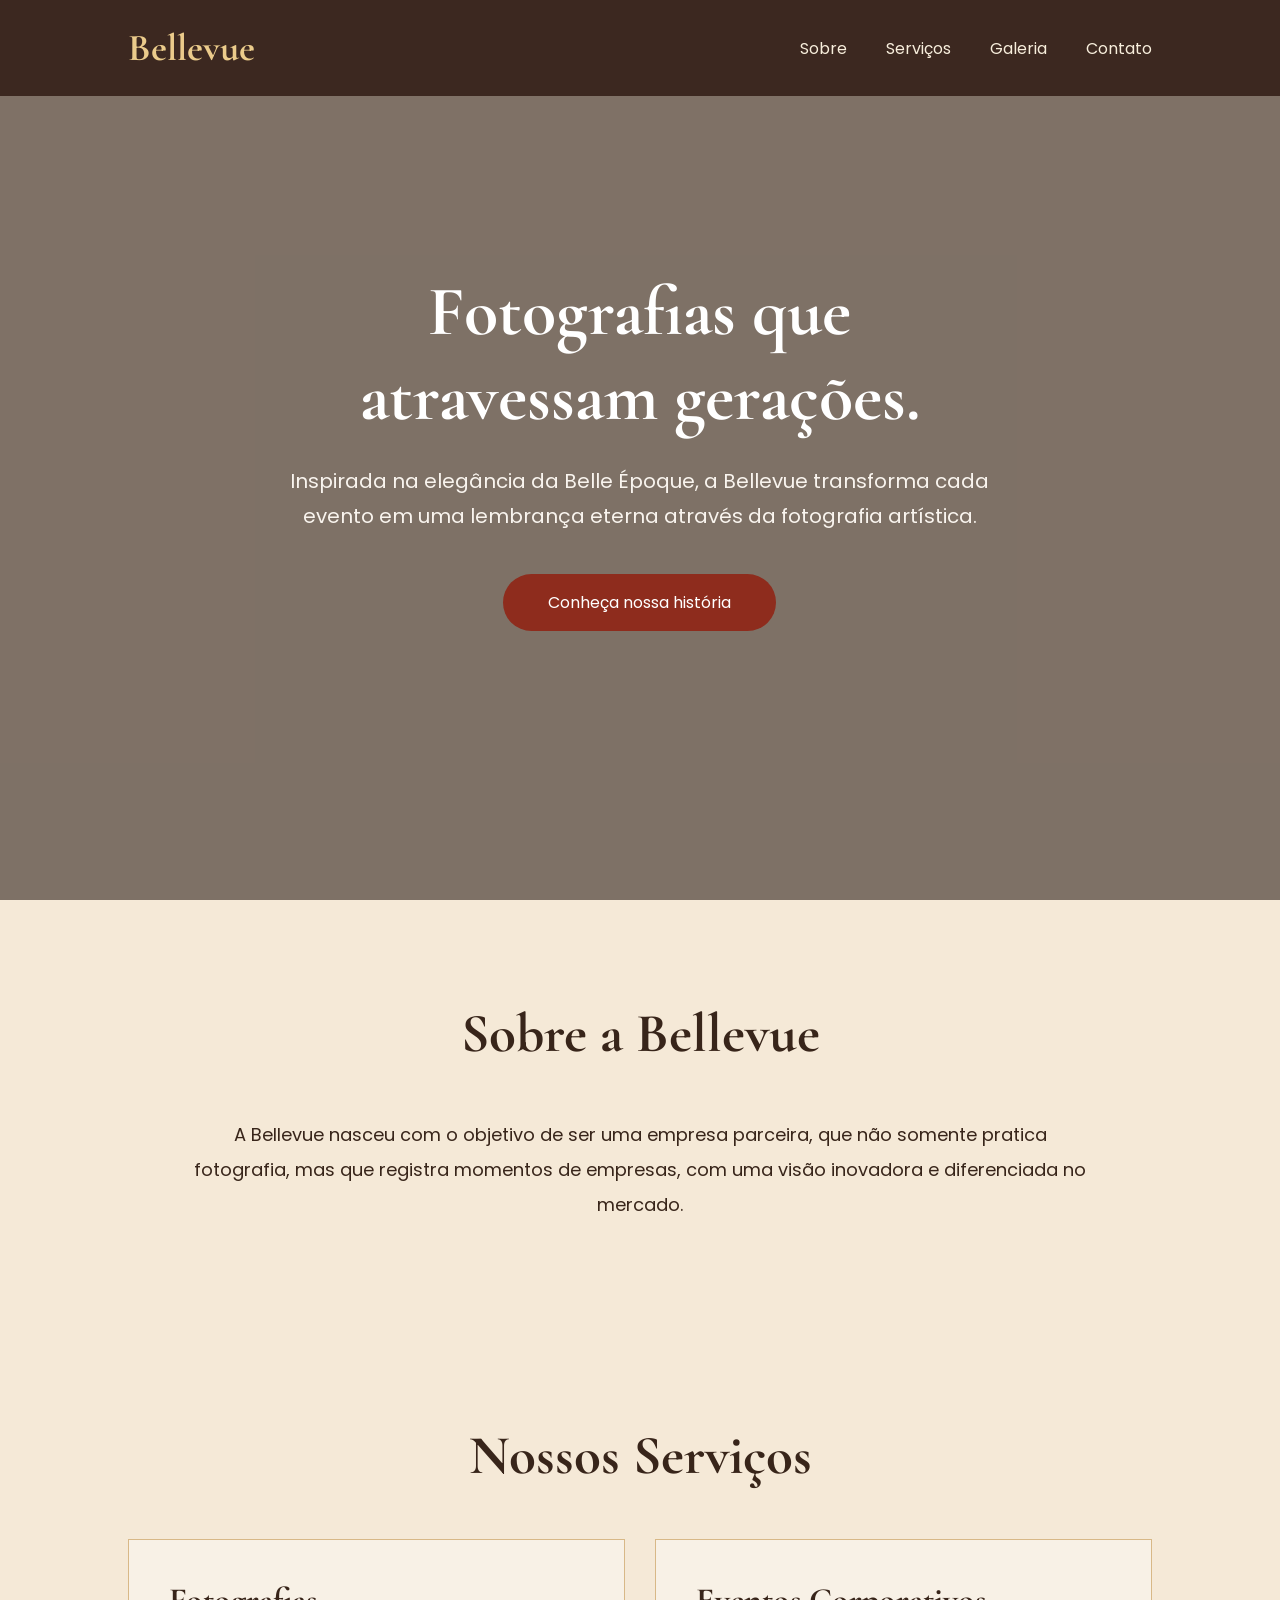
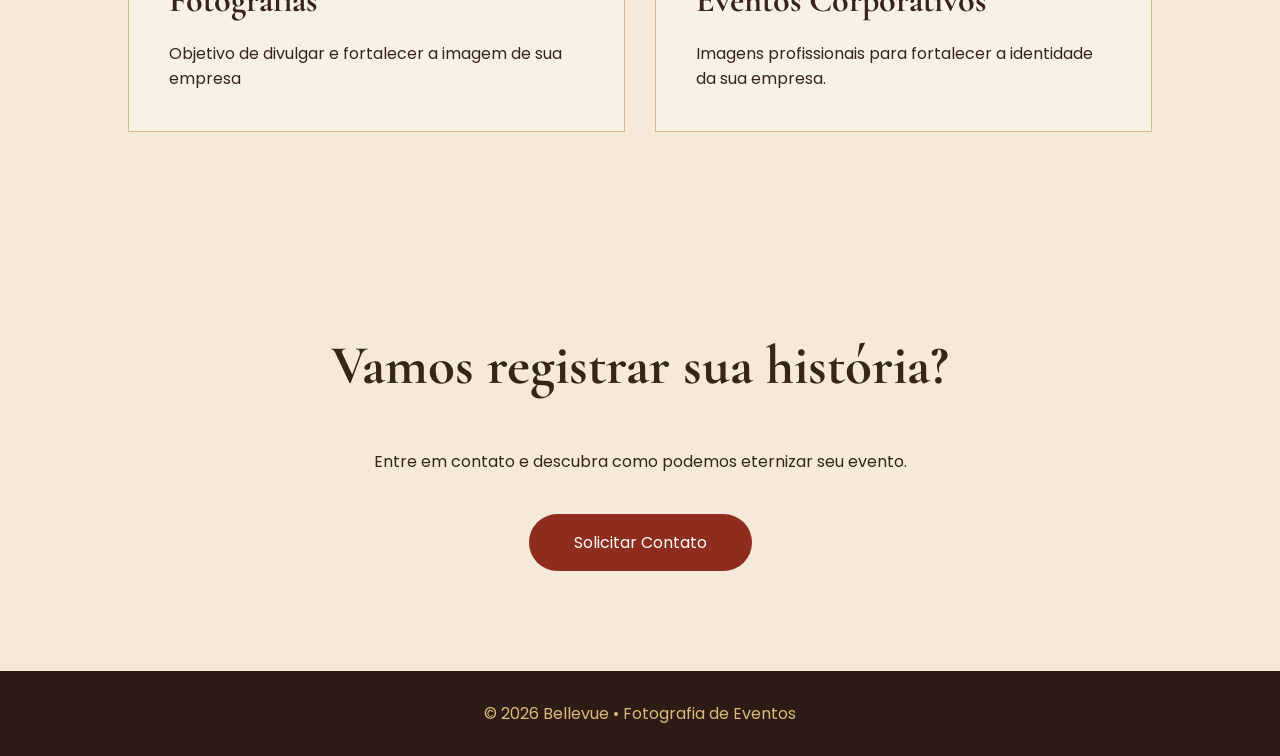
==== index.html @ 5002cd68 "Add files via upload" ====
<!DOCTYPE html>
<html lang="pt-br">

<head>
    <meta charset="UTF-8">
    <meta name="viewport" content="width=device-width, initial-scale=1.0">
    <title>Bellevue Fotografia</title>

    <link rel="stylesheet" href="styles.css">

    <link rel="preconnect" href="https://fonts.googleapis.com">
    <link href="https://fonts.googleapis.com/css2?family=Cormorant+Garamond:wght@300;400;600;700&family=Poppins:wght@300;400;500&display=swap" rel="stylesheet">
</head>

<body>

<header>

    <div class="logo">
        Bellevue
    </div>

    <nav>

        <a href="#sobre">Sobre</a>
        <a href="#servicos">Serviços</a>
        <a href="galeria.html">Galeria</a>
        <a href="#contato">Contato</a>

    </nav>

</header>

<section class="hero">

    <div class="overlay"></div>

    <div class="hero-text">

        <h1>Fotografias que atravessam gerações.</h1>

        <p>
         
            Inspirada na elegância da Belle Époque, a Bellevue transforma cada evento em uma lembrança eterna através da fotografia artística.

        </p>

        <a href="#sobre" class="botao">
            Conheça nossa história
        </a>

    </div>

</section>

<section class="sobre" id="sobre">

    <h2>Sobre a Bellevue</h2>

    <p>
        A Bellevue nasceu com o objetivo de ser uma empresa parceira, que não somente pratica fotografia, mas que registra momentos de empresas, com uma visão inovadora e diferenciada no mercado.

    </p>

</section>

<section class="servicos" id="servicos">

    <h2>Nossos Serviços</h2>

    <div class="cards">

        <div class="card">
            <h3>Fotografias</h3>
            <p>Objetivo de divulgar e fortalecer a imagem de sua empresa</p>
        </div>

        <!-- <div class="card">
            <h3>????????</h3>
            <p>rgfeo.</p>
        </div> -->

        <div class="card">
            <h3>Eventos Corporativos</h3>
            <p>Imagens profissionais para fortalecer a identidade da sua empresa.</p>
        </div>

    </div>

</section>


<section class="contato" id="contato">

    <h2>Vamos registrar sua história?</h2>

    <p>Entre em contato e descubra como podemos eternizar seu evento.</p>

    <a href="#" class="botao">
        Solicitar Contato
    </a>

</section>

<footer>

    © 2026 Bellevue • Fotografia de Eventos

</footer>

</body>
</html>
---- styles.css ----
*{
    margin:0;
    padding:0;
    box-sizing:border-box;
}

html{
    scroll-behavior:smooth;
}

body{

    background:#F5E9D7;
    color:#38251A;
    font-family:Poppins,sans-serif;

}

/* MENU */

header{

    position:fixed;
    width:100%;
    display:flex;
    justify-content:space-between;
    align-items:center;
    padding:25px 10%;
    background:rgba(46,25,18,.82);
    backdrop-filter:blur(6px);
    z-index:1000;

}

.logo{

    font-size:38px;
    color:#EBCB8B;
    font-family:'Cormorant Garamond',serif;
    font-weight:700;

}

nav a{

    color:#F8EEDC;
    margin-left:35px;
    text-decoration:none;
    transition:.3s;

}

nav a:hover{

    color:#D4A24B;

}

/* HERO */

.hero{

    height:100vh;

    background:url("hero.jpg") center center/cover;

    position:relative;

    display:flex;
    align-items:center;
    justify-content:center;

}

.overlay{

    position:absolute;
    inset:0;
    background:rgba(30,15,10,.55);

}

.hero-text{
    max-width: 100%;
    
    background-repeat: no-repeat;
    background-position: 15px;
    background-size: 100%;
    position:relative;
    z-index:2;
    width:70%;
    text-align:center;

}

.hero h1{

    color:#ffffff;
    font-size:70px;
    font-family:'Cormorant Garamond',serif;

}

.hero p{

    margin-top:25px;
    color:#F9F4EE;
    font-size:20px;
    line-height:35px;

}

.botao{

    display:inline-block;
    margin-top:40px;
    background:#8E2C1D;
    color:white;
    padding:16px 45px;
    text-decoration:none;
    border-radius:40px;
    transition:.4s;

}

.botao:hover{

    background:#B04A2A;
    transform:translateY(-3px);

}

/* SEÇÕES */

section{

    padding:100px 10%;

}

section h2{

    text-align:center;
    font-size:55px;
    margin-bottom:50px;
    font-family:'Cormorant Garamond',serif;

}

.sobre p{

    max-width:900px;
    margin:auto;
    text-align:center;
    font-size:18px;
    line-height:35px;

}



/* CARDS */

.cards{

    display:grid;
    grid-template-columns:repeat(auto-fit,minmax(280px,1fr));
    gap:30px;

}

.card{

    background:#F8F1E6;
    border:1px solid #D8B887;
    padding:40px;
    transition:.4s;

}

.card:hover{

    transform:translateY(-10px);
    box-shadow:0 15px 30px rgba(0,0,0,.15);

}

.card h3{

    font-size:34px;
    margin-bottom:20px;
    font-family:'Cormorant Garamond',serif;

}

/* GALERIA */

.grid{

    display:grid;
    grid-template-columns:repeat(3,1fr);
    gap:20px;

}

.grid > div:hover{
    transform: translateY(-1.1);

}

.grid div{

    height:300px;
    background:#CBB89C;
    border-radius:8px;

}

/* CONTATO */

.contato{

    text-align:center;

}

footer{

    background:#2D1C16;
    color:#DAB97A;
    text-align:center;
    padding:30px;

}

@media(max-width:900px){

.hero h1{

    font-size:48px;

}

.grid{

    grid-template-columns:1fr;

}

header{

    flex-direction:column;
    gap:20px;

}

nav{

    display:flex;
    flex-wrap:wrap;
    justify-content:center;

}

}
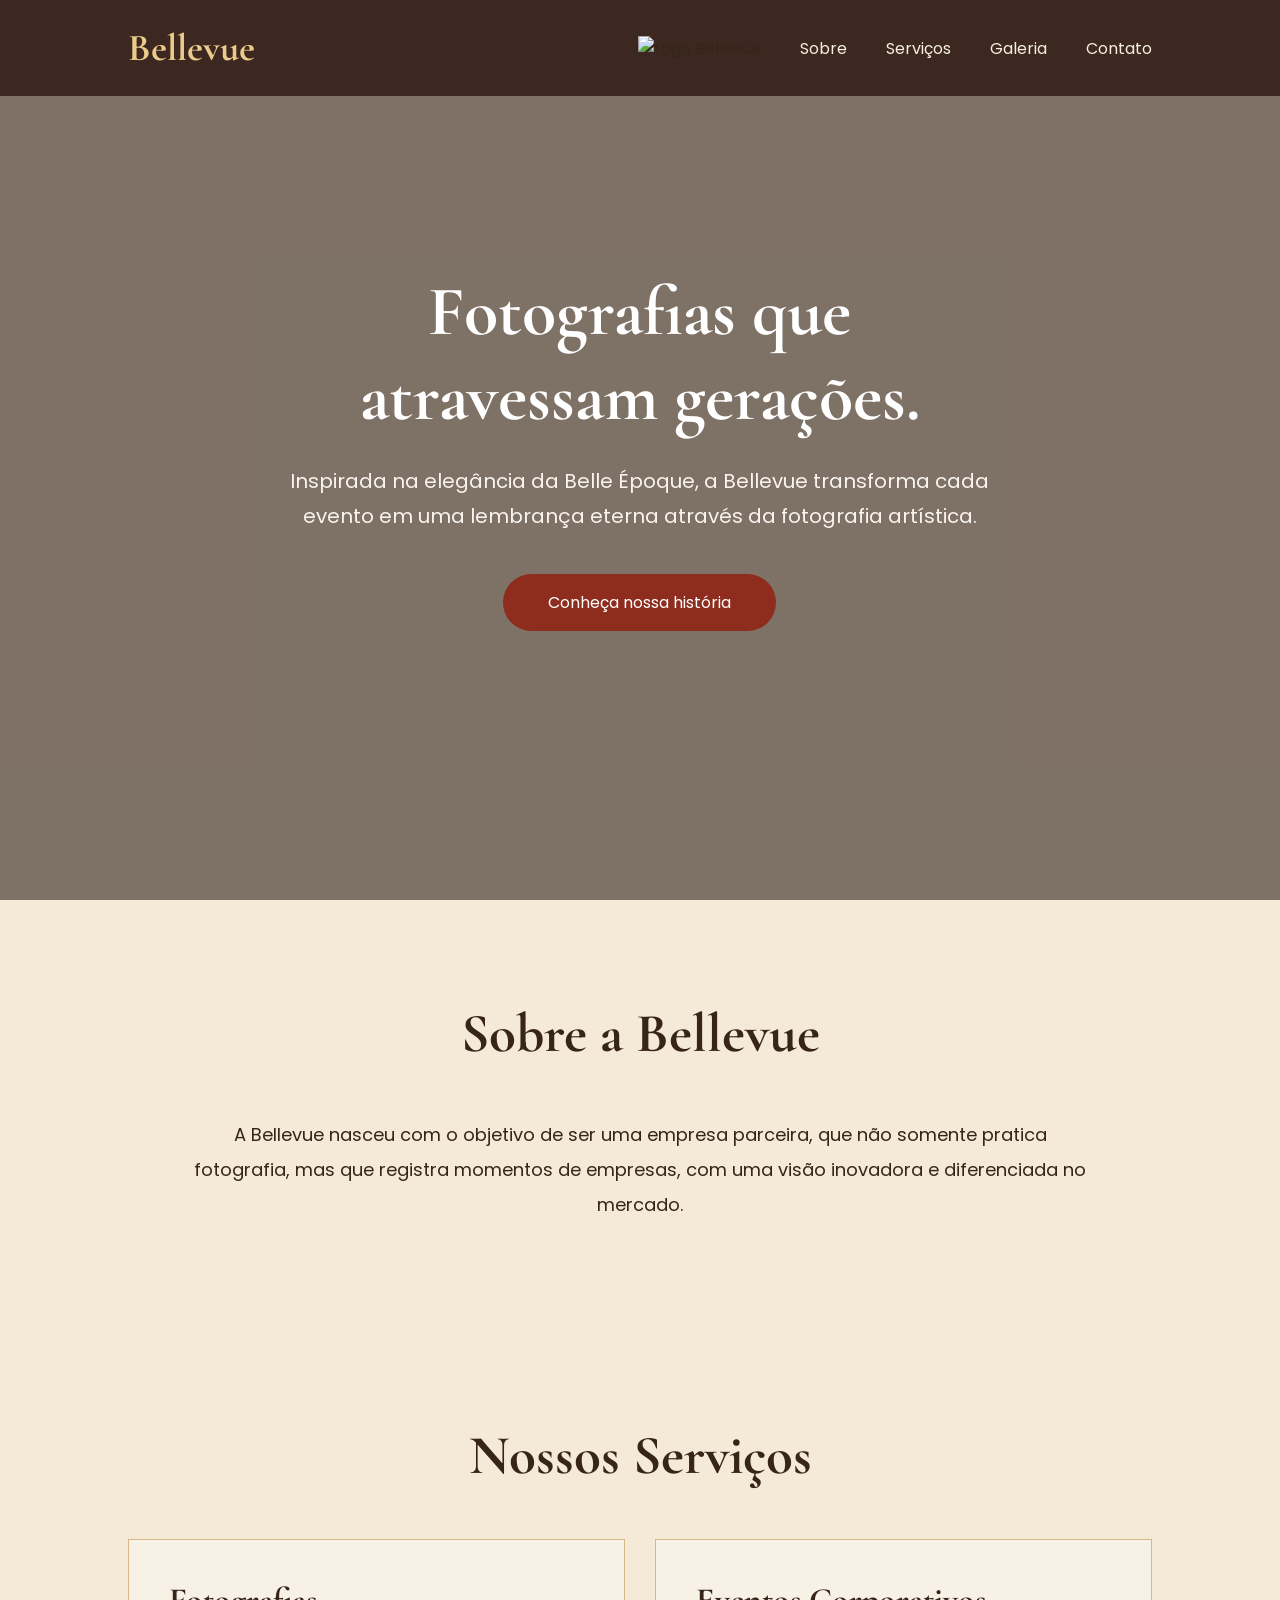
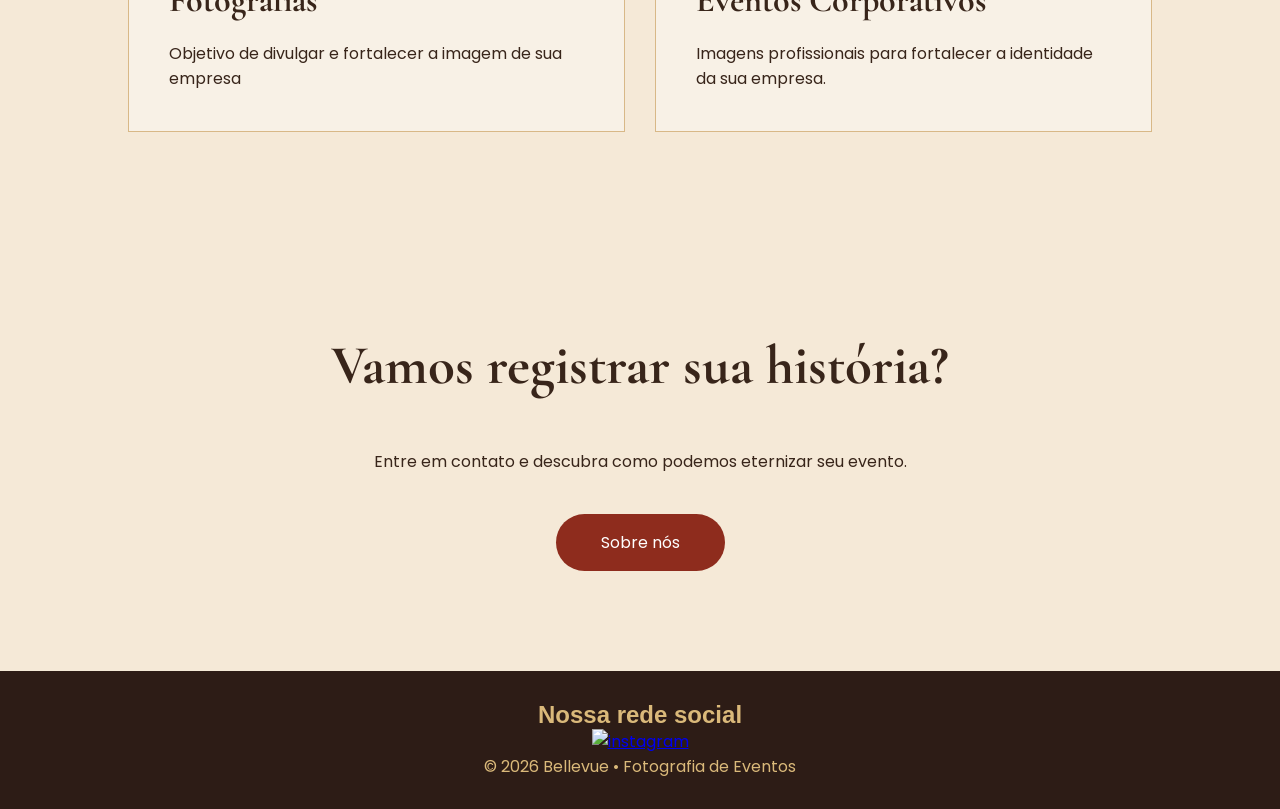
==== commit 631b662d: "Update index.html" ====
--- a/index.html
+++ b/index.html
@@ -5,14 +5,30 @@
     <meta charset="UTF-8">
     <meta name="viewport" content="width=device-width, initial-scale=1.0">
     <title>Bellevue Fotografia</title>
-
+    <link rel="icon" href="imgs/marcabellevue.png" type="image/x-icon" id="kakaka">
     <link rel="stylesheet" href="styles.css">
 
     <link rel="preconnect" href="https://fonts.googleapis.com">
     <link href="https://fonts.googleapis.com/css2?family=Cormorant+Garamond:wght@300;400;600;700&family=Poppins:wght@300;400;500&display=swap" rel="stylesheet">
+    
 </head>
 
 <body>
+
+    <!-- libas dos malandro -->
+
+<div vw class="enabled">
+    <div vw-access-button class="active"></div>
+    <div vw-plugin-wrapper>
+      <div class="vw-plugin-top-wrapper"></div>
+    </div>
+  </div>
+  <script src="https://vlibras.gov.br/app/vlibras-plugin.js"></script>
+  <script>
+    new window.VLibras.Widget('https://vlibras.gov.br/app');
+  </script>
+
+   <!-- libas dos malandro -->
 
 <header>
 
@@ -20,14 +36,14 @@
         Bellevue
     </div>
 
-    <nav>
+  <nav>
+    <img src="imgs/marcabellevue.png" id="marcabellevue" alt="Logo Bellevue"> 
+    <a href="#sobre">Sobre</a>
+    <a href="#servicos">Serviços</a>
+    <a href="galeria.html">Galeria</a>
+    <a href="#contato">Contato</a>
+</nav>
 
-        <a href="#sobre">Sobre</a>
-        <a href="#servicos">Serviços</a>
-        <a href="galeria.html">Galeria</a>
-        <a href="#contato">Contato</a>
-
-    </nav>
 
 </header>
 
@@ -45,7 +61,7 @@
 
         </p>
 
-        <a href="#sobre" class="botao">
+        <a href="galeria.html" class="botao">
             Conheça nossa história
         </a>
 
@@ -97,16 +113,20 @@
     <p>Entre em contato e descubra como podemos eternizar seu evento.</p>
 
     <a href="#" class="botao">
-        Solicitar Contato
+        Sobre nós
     </a>
 
 </section>
 
 <footer>
-
-    © 2026 Bellevue • Fotografia de Eventos
+    <h2>Nossa rede social </h2>
+    <a href="https://www.instagram.com/bellevuespro?igsh=OXJibzRhd3Ixc3Nt" target="_blank">
+        <img id="insta" src="imgs/imagem (38).png" alt="instagram"/>
+    </a><br>
+    
+    <p>© 2026 Bellevue • Fotografia de Eventos</p>
 
 </footer>
 
 </body>
-</html>+</html>
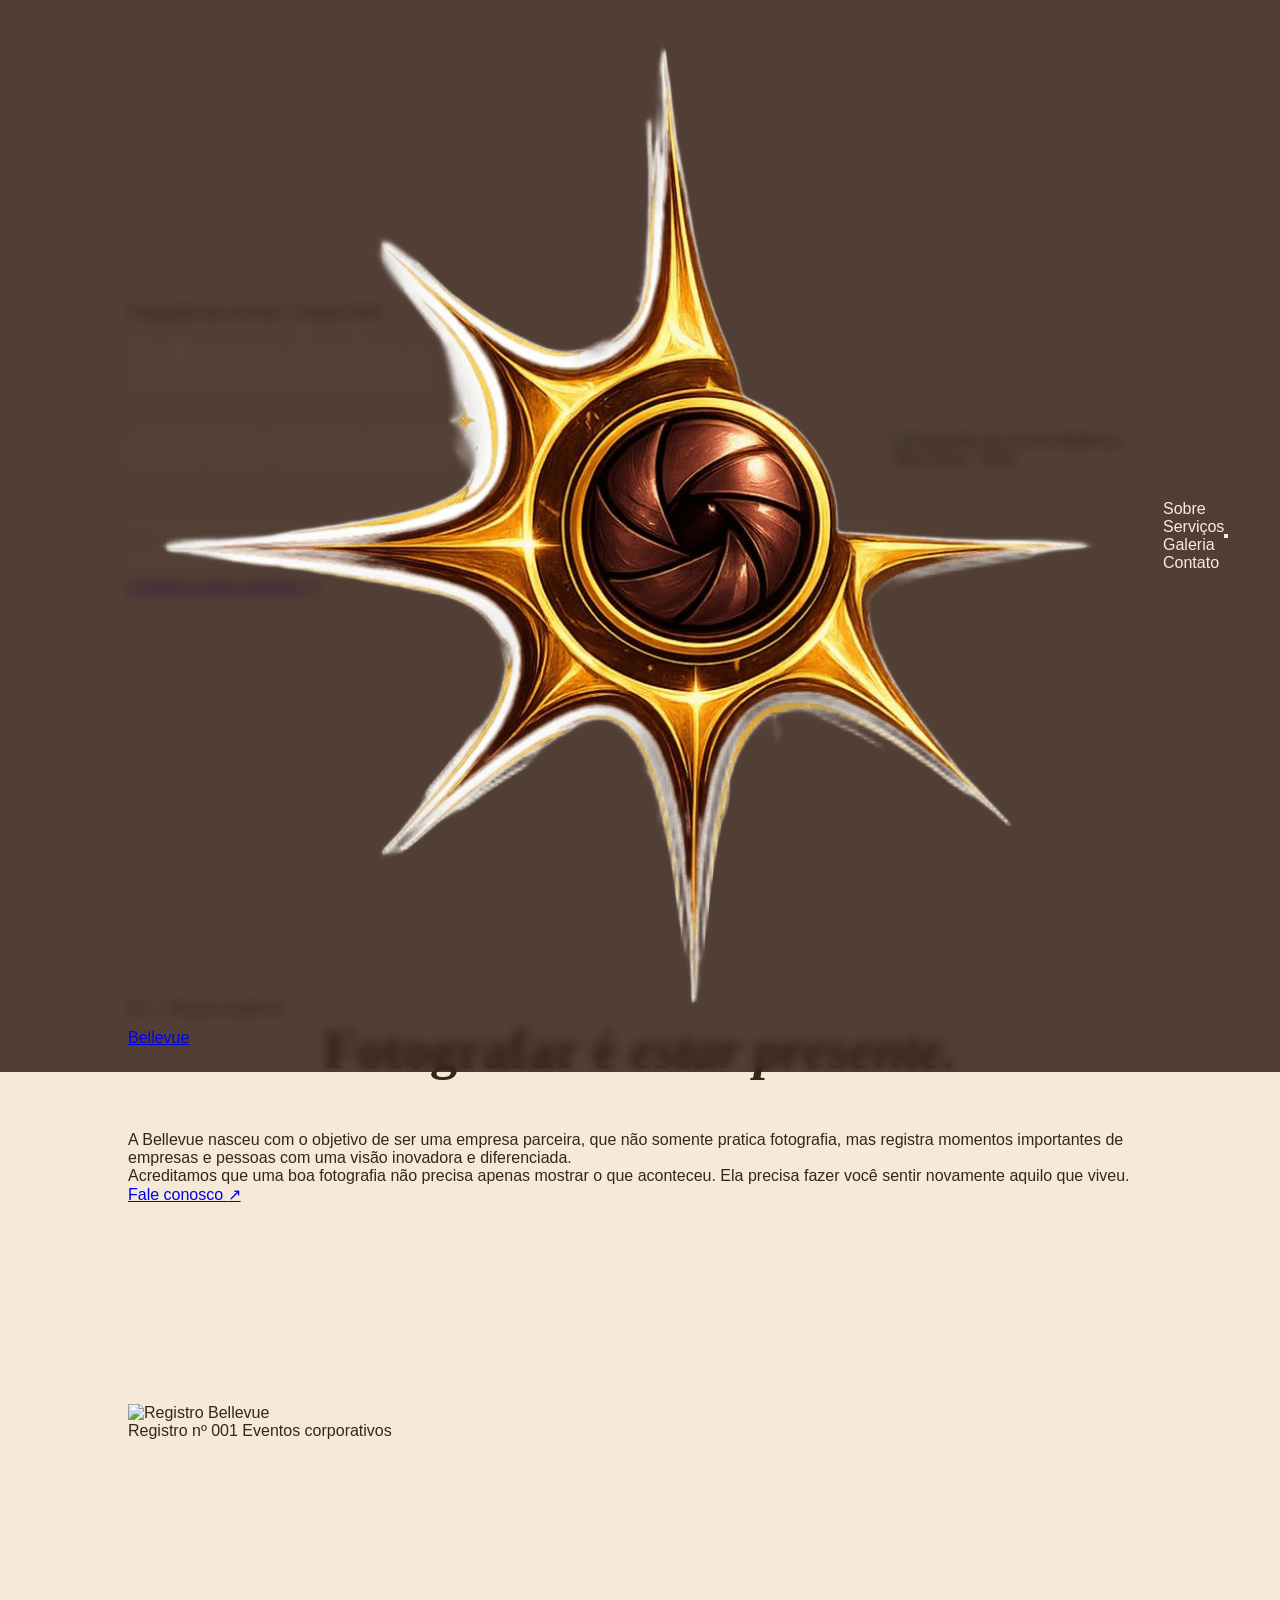
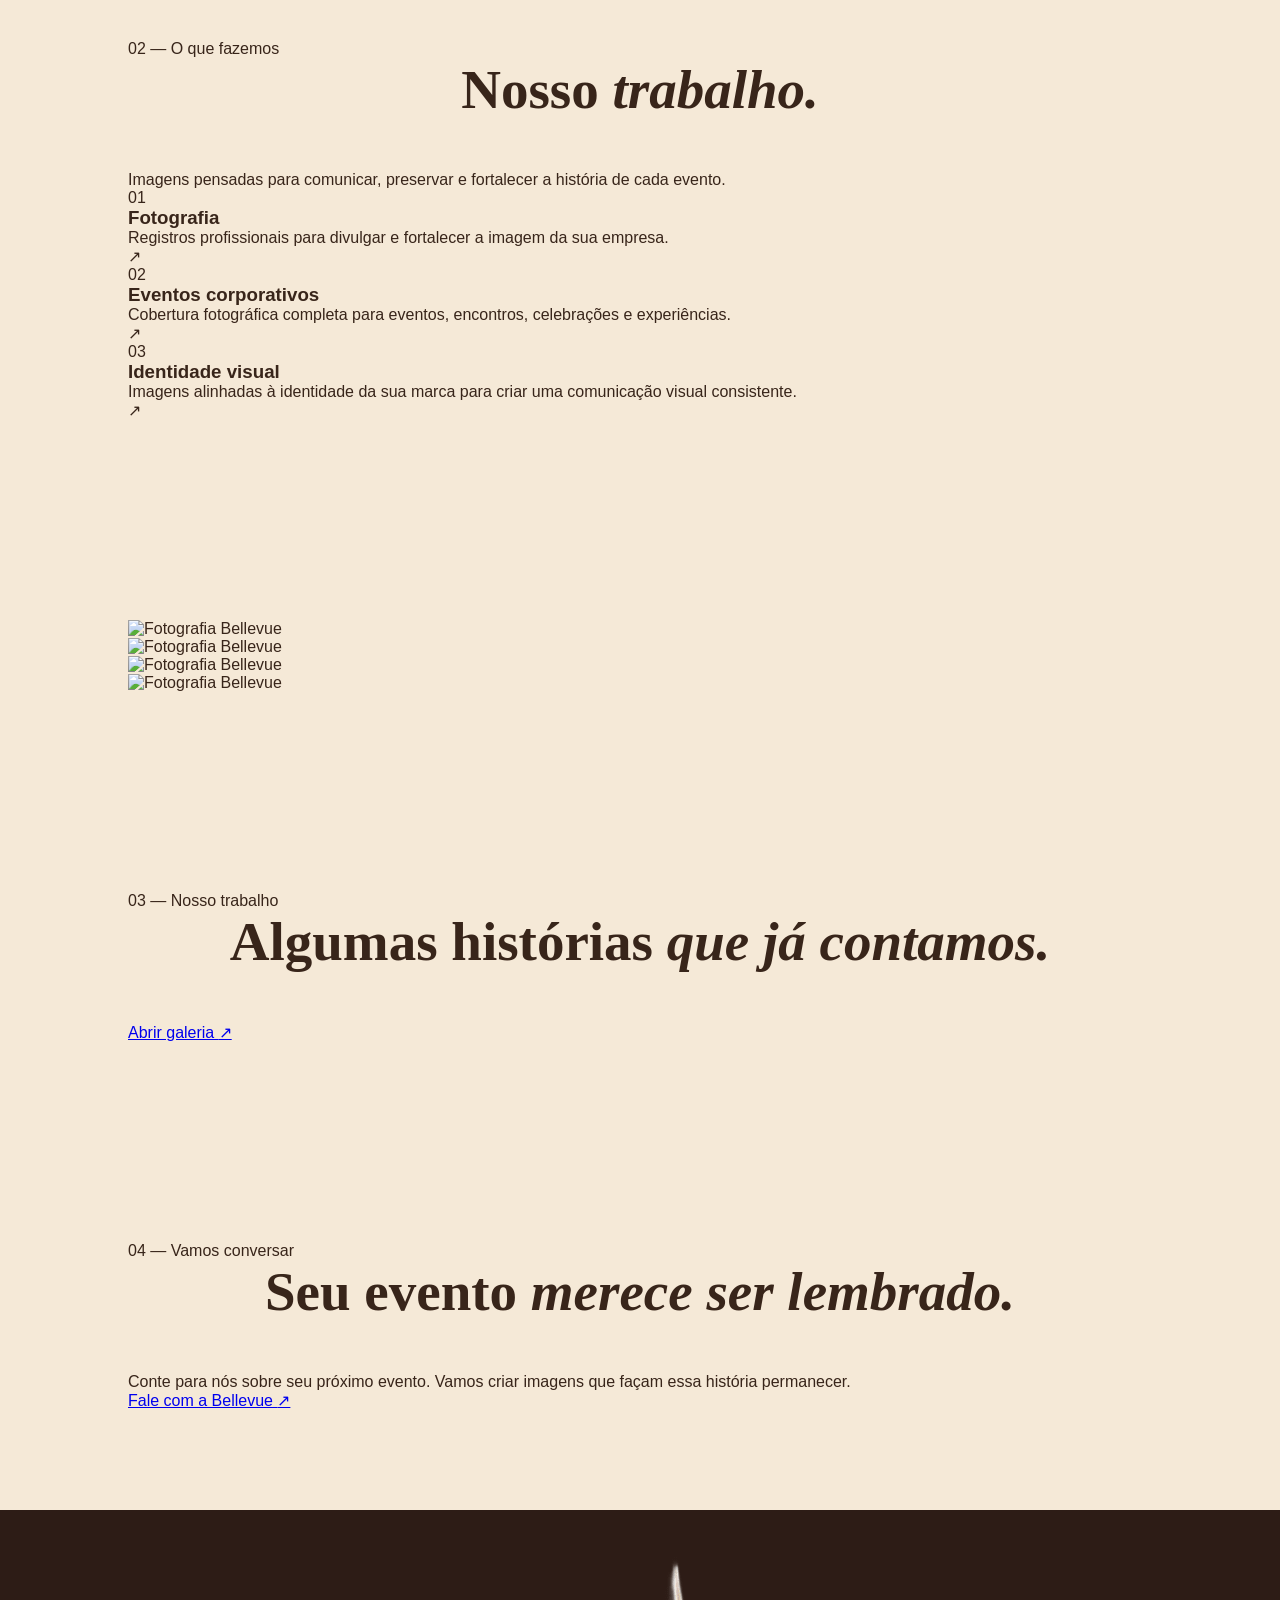
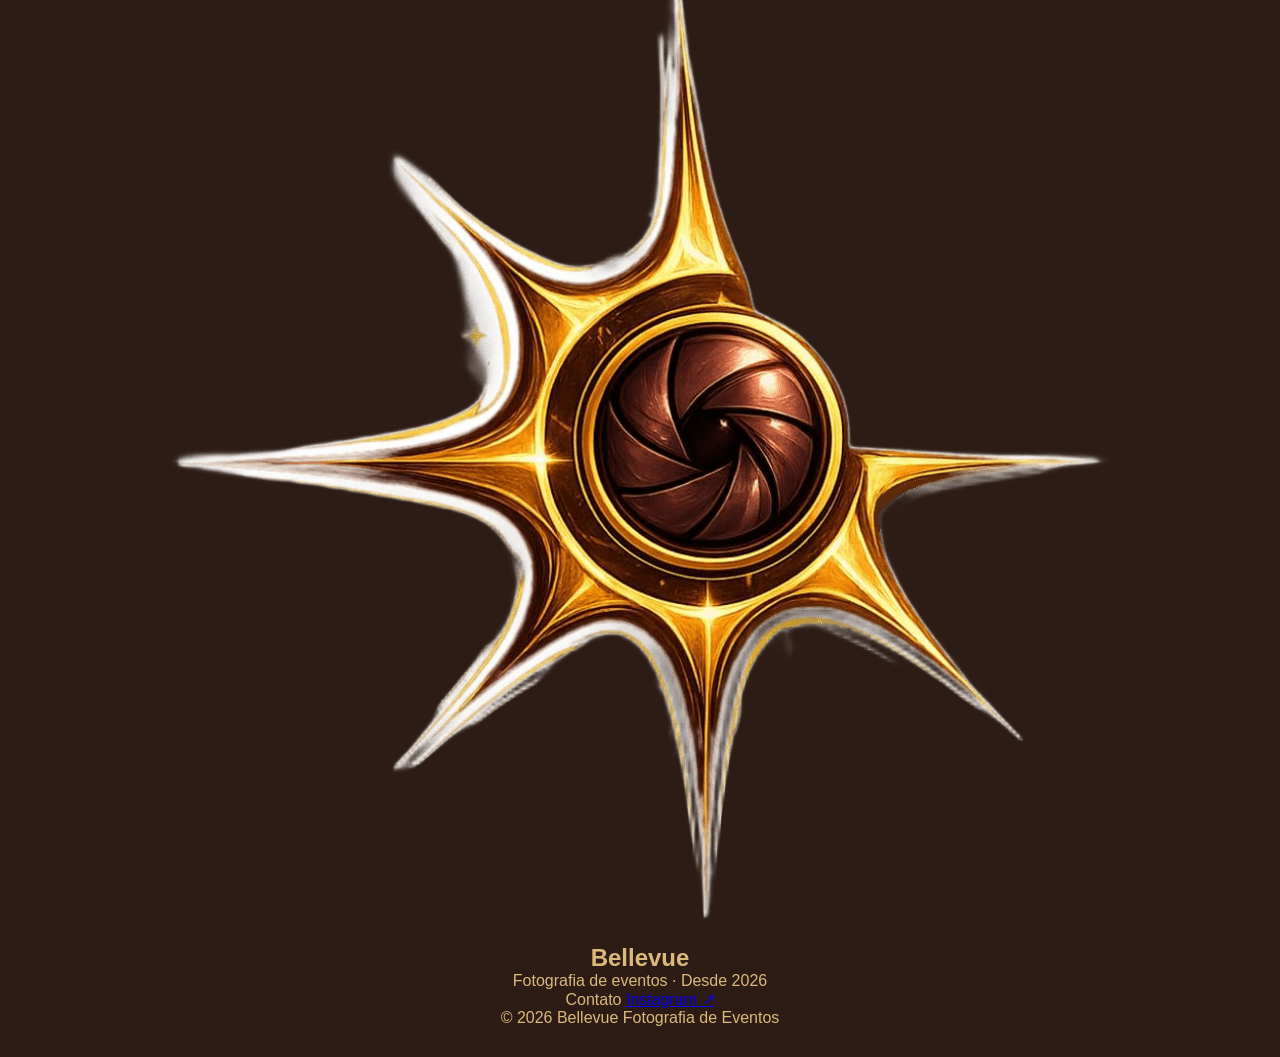
==== commit a62870ca: "Update index.html" ====
--- a/index.html
+++ b/index.html
@@ -1,132 +1,426 @@
 <!DOCTYPE html>
-<html lang="pt-br">
+<html lang="pt-BR">
 
 <head>
     <meta charset="UTF-8">
     <meta name="viewport" content="width=device-width, initial-scale=1.0">
-    <title>Bellevue Fotografia</title>
-    <link rel="icon" href="imgs/marcabellevue.png" type="image/x-icon" id="kakaka">
+
+    <title>Bellevue — Fotografia de Eventos</title>
+
+    <link rel="icon" href="imgs/marcabellevue.png">
+
+    <link rel="preconnect" href="https://fonts.googleapis.com">
+    <link rel="preconnect" href="https://fonts.gstatic.com" crossorigin>
+
+    <link href="https://fonts.googleapis.com/css2?family=DM+Sans:wght@300;400;500&family=Playfair+Display:ital,wght@0,400;0,500;0,600;1,400;1,500&display=swap" rel="stylesheet">
+
     <link rel="stylesheet" href="styles.css">
-
-    <link rel="preconnect" href="https://fonts.googleapis.com">
-    <link href="https://fonts.googleapis.com/css2?family=Cormorant+Garamond:wght@300;400;600;700&family=Poppins:wght@300;400;500&display=swap" rel="stylesheet">
-    
 </head>
 
 <body>
 
-    <!-- libas dos malandro -->
-
-<div vw class="enabled">
-    <div vw-access-button class="active"></div>
-    <div vw-plugin-wrapper>
-      <div class="vw-plugin-top-wrapper"></div>
+    <!-- VLibras -->
+    <div vw class="enabled">
+        <div vw-access-button class="active"></div>
+
+        <div vw-plugin-wrapper>
+            <div class="vw-plugin-top-wrapper"></div>
+        </div>
     </div>
-  </div>
-  <script src="https://vlibras.gov.br/app/vlibras-plugin.js"></script>
-  <script>
-    new window.VLibras.Widget('https://vlibras.gov.br/app');
-  </script>
-
-   <!-- libas dos malandro -->
-
-<header>
-
-    <div class="logo">
-        Bellevue
-    </div>
-
-  <nav>
-    <img src="imgs/marcabellevue.png" id="marcabellevue" alt="Logo Bellevue"> 
-    <a href="#sobre">Sobre</a>
-    <a href="#servicos">Serviços</a>
-    <a href="galeria.html">Galeria</a>
-    <a href="#contato">Contato</a>
-</nav>
-
-
-</header>
-
-<section class="hero">
-
-    <div class="overlay"></div>
-
-    <div class="hero-text">
-
-        <h1>Fotografias que atravessam gerações.</h1>
-
-        <p>
-         
-            Inspirada na elegância da Belle Époque, a Bellevue transforma cada evento em uma lembrança eterna através da fotografia artística.
-
-        </p>
-
-        <a href="galeria.html" class="botao">
-            Conheça nossa história
+
+    <script src="https://vlibras.gov.br/app/vlibras-plugin.js"></script>
+
+    <script>
+        new window.VLibras.Widget('https://vlibras.gov.br/app');
+    </script>
+
+
+    <!-- HEADER -->
+
+    <header id="header">
+
+        <a href="index.html" class="brand">
+
+            <img
+                src="imgs/marcabellevue.png"
+                alt="Bellevue"
+            >
+
+            <span>Bellevue</span>
+
         </a>
 
-    </div>
-
-</section>
-
-<section class="sobre" id="sobre">
-
-    <h2>Sobre a Bellevue</h2>
-
-    <p>
-        A Bellevue nasceu com o objetivo de ser uma empresa parceira, que não somente pratica fotografia, mas que registra momentos de empresas, com uma visão inovadora e diferenciada no mercado.
-
-    </p>
-
-</section>
-
-<section class="servicos" id="servicos">
-
-    <h2>Nossos Serviços</h2>
-
-    <div class="cards">
-
-        <div class="card">
-            <h3>Fotografias</h3>
-            <p>Objetivo de divulgar e fortalecer a imagem de sua empresa</p>
+        <nav>
+
+            <a href="#sobre">Sobre</a>
+
+            <a href="#servicos">Serviços</a>
+
+            <a href="galeria.html">Galeria</a>
+
+            <a href="#contato">Contato</a>
+
+        </nav>
+
+        <button class="menu-button" aria-label="Abrir menu">
+            <span></span>
+            <span></span>
+        </button>
+
+    </header>
+
+
+    <!-- HERO -->
+
+    <main>
+
+        <section class="hero">
+
+            <div class="hero-info">
+
+                <span class="label">
+                    Fotografia de eventos · Desde 2026
+                </span>
+
+                <h1>
+                    Memórias que
+                    <em>atravessam</em>
+                    gerações.
+                </h1>
+
+                <p>
+                    A Bellevue transforma momentos especiais
+                    em imagens que permanecem. Fotografia
+                    artística para eventos e empresas.
+                </p>
+
+                <a href="galeria.html" class="text-link">
+                    Conheça nosso trabalho
+                    <span>↗</span>
+                </a>
+
+            </div>
+
+
+            <div class="hero-image">
+
+                <img
+                    src="./imgs/img_evento.jpeg"
+                    alt="Fotografia de evento"
+                >
+
+                <span class="image-caption">
+                    Bellevue · São Paulo · 2026
+                </span>
+
+            </div>
+
+        </section>
+
+
+        <!-- INTRO -->
+
+        <section class="intro" id="sobre">
+
+            <div class="section-label">
+                01 — Nossa essência
+            </div>
+
+            <div class="intro-content">
+
+                <h2>
+                    Fotografar é
+                    <em>estar presente.</em>
+                </h2>
+
+                <div class="intro-text">
+
+                    <p>
+                        A Bellevue nasceu com o objetivo de ser
+                        uma empresa parceira, que não somente
+                        pratica fotografia, mas registra momentos
+                        importantes de empresas e pessoas com
+                        uma visão inovadora e diferenciada.
+                    </p>
+
+                    <p>
+                        Acreditamos que uma boa fotografia não
+                        precisa apenas mostrar o que aconteceu.
+                        Ela precisa fazer você sentir novamente
+                        aquilo que viveu.
+                    </p>
+
+                    <a href="#contato" class="text-link">
+                        Fale conosco
+                        <span>↗</span>
+                    </a>
+
+                </div>
+
+            </div>
+
+        </section>
+
+
+        <!-- IMAGEM DESTACADA -->
+
+        <section class="featured">
+
+            <div class="featured-image">
+
+                <img
+                    src="imgs/PHOTO-2.jpg"
+                    alt="Registro Bellevue"
+                >
+
+            </div>
+
+            <div class="featured-caption">
+                <span>Registro nº 001</span>
+                <span>Eventos corporativos</span>
+            </div>
+
+        </section>
+
+
+        <!-- SERVIÇOS -->
+
+        <section class="services" id="servicos">
+
+            <div class="section-label">
+                02 — O que fazemos
+            </div>
+
+            <div class="services-header">
+
+                <h2>
+                    Nosso
+                    <em>trabalho.</em>
+                </h2>
+
+                <p>
+                    Imagens pensadas para comunicar,
+                    preservar e fortalecer a história
+                    de cada evento.
+                </p>
+
+            </div>
+
+
+            <div class="services-list">
+
+                <article class="service">
+
+                    <span class="service-number">01</span>
+
+                    <div>
+
+                        <h3>Fotografia</h3>
+
+                        <p>
+                            Registros profissionais para
+                            divulgar e fortalecer a imagem
+                            da sua empresa.
+                        </p>
+
+                    </div>
+
+                    <span class="service-arrow">↗</span>
+
+                </article>
+
+
+                <article class="service">
+
+                    <span class="service-number">02</span>
+
+                    <div>
+
+                        <h3>Eventos corporativos</h3>
+
+                        <p>
+                            Cobertura fotográfica completa
+                            para eventos, encontros,
+                            celebrações e experiências.
+                        </p>
+
+                    </div>
+
+                    <span class="service-arrow">↗</span>
+
+                </article>
+
+
+                <article class="service">
+
+                    <span class="service-number">03</span>
+
+                    <div>
+
+                        <h3>Identidade visual</h3>
+
+                        <p>
+                            Imagens alinhadas à identidade
+                            da sua marca para criar uma
+                            comunicação visual consistente.
+                        </p>
+
+                    </div>
+
+                    <span class="service-arrow">↗</span>
+
+                </article>
+
+            </div>
+
+        </section>
+
+
+        <!-- MOSAICO -->
+
+        <section class="mosaic">
+
+            <div class="mosaic-item large">
+
+                <img
+                    src="imgs/foto2.jpg"
+                    alt="Fotografia Bellevue"
+                >
+
+            </div>
+
+            <div class="mosaic-item small">
+
+                <img
+                    src="imgs/foto3.jpg"
+                    alt="Fotografia Bellevue"
+                >
+
+            </div>
+
+            <div class="mosaic-item small">
+
+                <img
+                    src="imgs/foto4.jpg"
+                    alt="Fotografia Bellevue"
+                >
+
+            </div>
+
+            <div class="mosaic-item large">
+
+                <img
+                    src="imgs/foto5.jpg"
+                    alt="Fotografia Bellevue"
+                >
+
+            </div>
+
+        </section>
+
+
+        <!-- GALERIA CTA -->
+
+        <section class="gallery-cta">
+
+            <div class="section-label">
+                03 — Nosso trabalho
+            </div>
+
+            <h2>
+                Algumas histórias
+                <em>que já contamos.</em>
+            </h2>
+
+            <a href="galeria.html" class="outline-button">
+                Abrir galeria
+                <span>↗</span>
+            </a>
+
+        </section>
+
+
+        <!-- CONTATO -->
+
+        <section class="contact" id="contato">
+
+            <div class="section-label">
+                04 — Vamos conversar
+            </div>
+
+            <h2>
+                Seu evento
+                <em>merece ser lembrado.</em>
+            </h2>
+
+            <p>
+                Conte para nós sobre seu próximo evento.
+                Vamos criar imagens que façam essa história
+                permanecer.
+            </p>
+
+            <a
+                href="https://www.instagram.com/bellevuespro/"
+                target="_blank"
+                class="contact-button"
+            >
+                Fale com a Bellevue
+                <span>↗</span>
+            </a>
+
+        </section>
+
+    </main>
+
+
+    <!-- FOOTER -->
+
+    <footer>
+
+        <div class="footer-top">
+
+            <div>
+
+                <img
+                    src="imgs/marcabellevue.png"
+                    alt="Bellevue"
+                    class="footer-logo"
+                >
+
+                <h2>Bellevue</h2>
+
+                <p>
+                    Fotografia de eventos · Desde 2026
+                </p>
+
+            </div>
+
+
+            <div class="footer-links">
+
+                <span>Contato</span>
+
+                <a href="https://www.instagram.com/bellevuespro/" target="_blank">
+                    Instagram ↗
+                </a>
+
+            </div>
+
         </div>
 
-        <!-- <div class="card">
-            <h3>????????</h3>
-            <p>rgfeo.</p>
-        </div> -->
-
-        <div class="card">
-            <h3>Eventos Corporativos</h3>
-            <p>Imagens profissionais para fortalecer a identidade da sua empresa.</p>
+
+        <div class="footer-bottom">
+
+            <span>© 2026 Bellevue</span>
+
+            <span>Fotografia de Eventos</span>
+
         </div>
 
-    </div>
-
-</section>
-
-
-<section class="contato" id="contato">
-
-    <h2>Vamos registrar sua história?</h2>
-
-    <p>Entre em contato e descubra como podemos eternizar seu evento.</p>
-
-    <a href="#" class="botao">
-        Sobre nós
-    </a>
-
-</section>
-
-<footer>
-    <h2>Nossa rede social </h2>
-    <a href="https://www.instagram.com/bellevuespro?igsh=OXJibzRhd3Ixc3Nt" target="_blank">
-        <img id="insta" src="imgs/imagem (38).png" alt="instagram"/>
-    </a><br>
-    
-    <p>© 2026 Bellevue • Fotografia de Eventos</p>
-
-</footer>
+    </footer>
+
+
+    <script src="script.js"></script>
 
 </body>
 </html>
--- a/styles.css
+++ b/styles.css
@@ -16,7 +16,6 @@
 
 }
 
-/* MENU */
 
 header{
 
@@ -31,6 +30,14 @@
     z-index:1000;
 
 }
+#marcabellevue {
+    position: fixed !important; /* Força a posição independente do resto */
+    top: -5px !important;
+    left: 10px !important;
+  width: 105px;
+  height: auto;
+}
+
 
 .logo{
 
@@ -157,8 +164,6 @@
 
 }
 
-
-
 /* CARDS */
 
 .cards{
@@ -203,11 +208,6 @@
 
 }
 
-.grid > div:hover{
-    transform: translateY(-1.1);
-
-}
-
 .grid div{
 
     height:300px;
@@ -216,6 +216,10 @@
 
 }
 
+.grid > div:hover{
+    transform: translateY(-3px);
+}
+
 /* CONTATO */
 
 .contato{
@@ -223,6 +227,8 @@
     text-align:center;
 
 }
+
+
 
 footer{
 
@@ -231,6 +237,10 @@
     text-align:center;
     padding:30px;
 
+}
+
+#insta{
+    width: 80px;
 }
 
 @media(max-width:900px){
@@ -262,4 +272,4 @@
 
 }
 
-}+}
